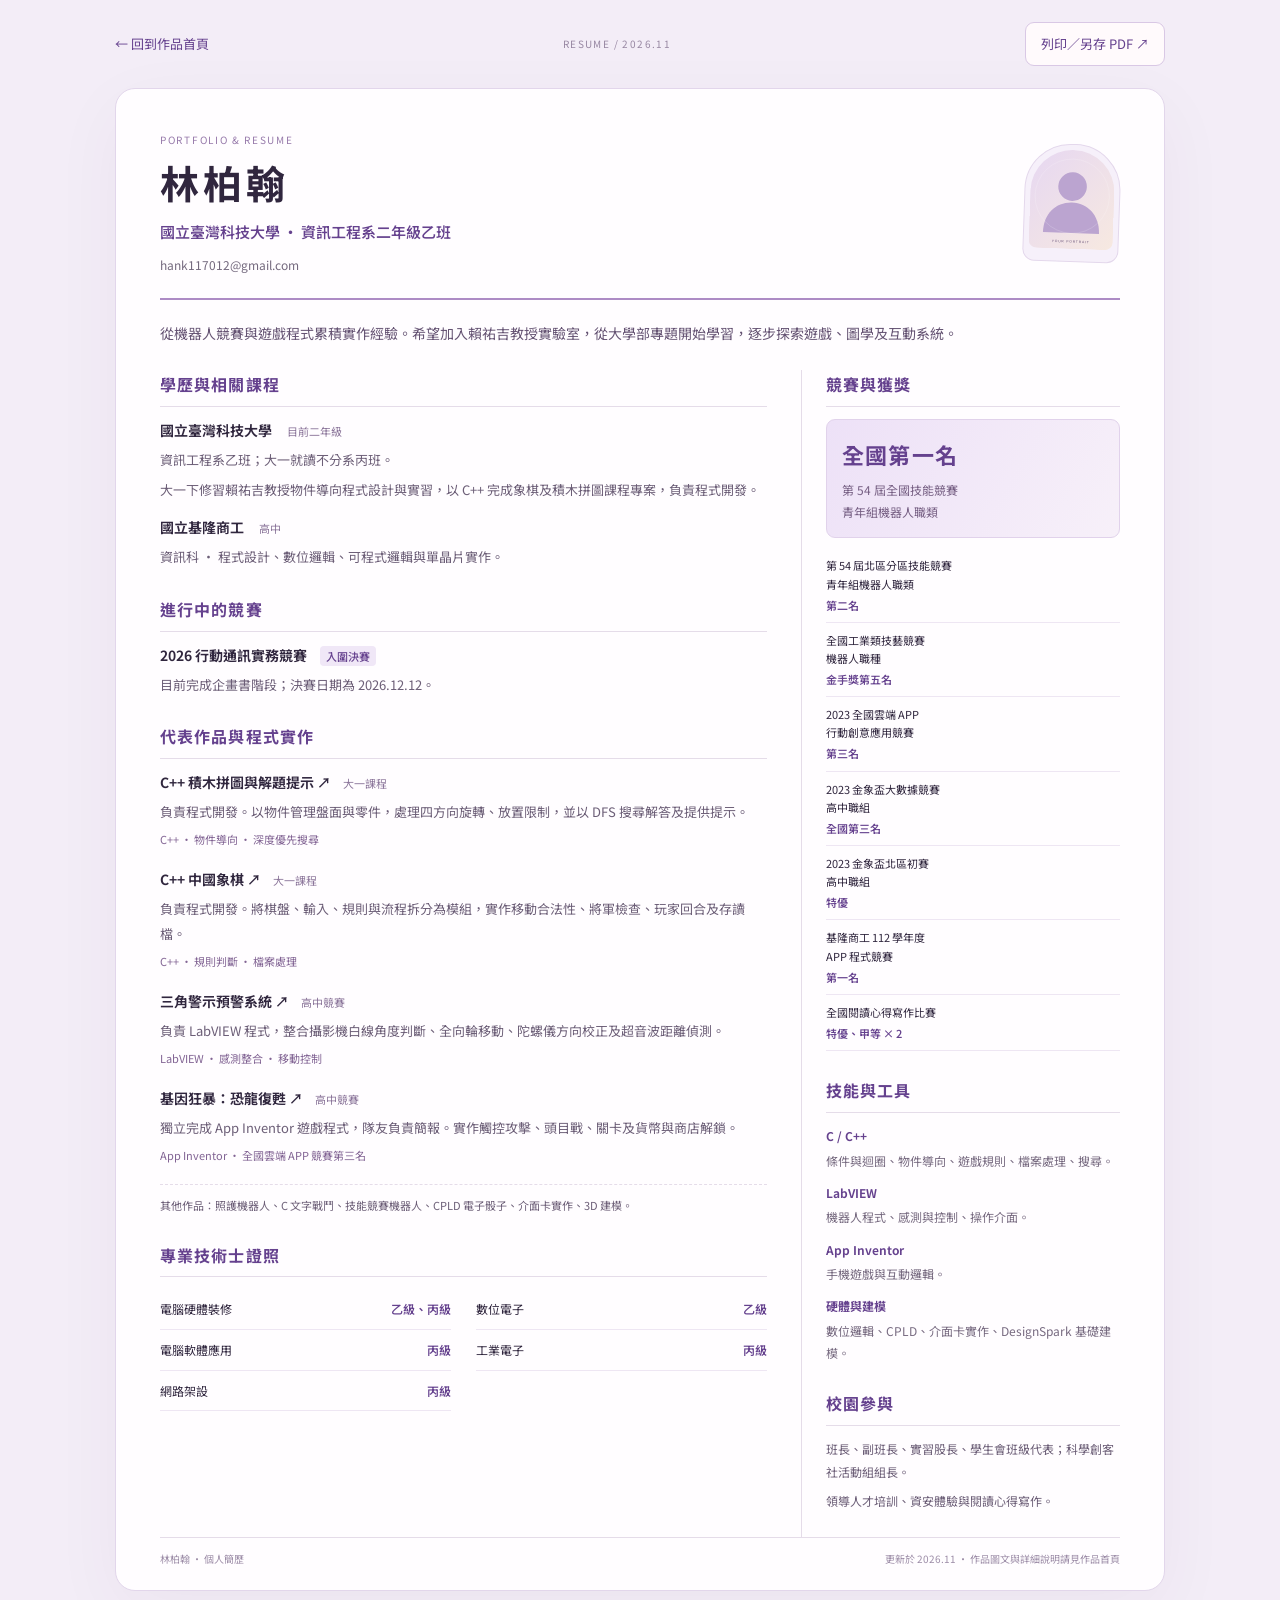
==== resume.html @ 304ea903 "Add files via upload" ====
<!DOCTYPE html>
<html lang="zh-Hant">
<head>
<meta charset="utf-8"><meta name="viewport" content="width=device-width,initial-scale=1">
<title>林柏翰｜簡歷</title><meta name="description" content="林柏翰的學經歷、程式作品、競賽成果與專業證照。國立臺灣科技大學資訊工程系二年級。">
<meta name="theme-color" content="#f3edf7"><link rel="icon" href="images/avatar.svg" type="image/svg+xml"><link rel="stylesheet" href="css/resume.css">
</head>
<body>
<div class="resume-tools"><a href="index.html">← 回到作品首頁</a><span>RESUME / 2026.11</span><button id="print-resume" type="button">列印／另存 PDF ↗</button></div>
<main class="resume-sheet">
<header class="resume-header"><div><p class="eyebrow">PORTFOLIO & RESUME</p><h1>林柏翰</h1><p class="identity">國立臺灣科技大學 · 資訊工程系二年級乙班</p><div class="contacts"><a href="mailto:hank117012@gmail.com">hank117012@gmail.com</a><span id="phone-row" hidden>手機 <span id="phone-value"></span></span><span id="github-row" hidden><a id="github-link" rel="noopener noreferrer" target="_blank">GitHub ↗</a></span></div></div><div class="portrait"><img id="portrait" src="images/avatar.svg" alt="個人頭像預留位置" width="100" height="116"></div></header>
<p class="intro">從機器人競賽與遊戲程式累積實作經驗。希望加入賴祐吉教授實驗室，從大學部專題開始學習，逐步探索遊戲、圖學及互動系統。</p>
<div class="resume-columns"><div class="resume-main">
<section><h2>學歷與相關課程</h2><article class="education"><h3>國立臺灣科技大學 <small>目前二年級</small></h3><p>資訊工程系乙班；大一就讀不分系丙班。</p><p>大一下修習賴祐吉教授物件導向程式設計與實習，以 C++ 完成象棋及積木拼圖課程專案，負責程式開發。</p></article><article class="education"><h3>國立基隆商工 <small>高中</small></h3><p>資訊科 · 程式設計、數位邏輯、可程式邏輯與單晶片實作。</p></article></section>
<section><h2>進行中的競賽</h2><h3>2026 行動通訊實務競賽 <b class="status">入圍決賽</b></h3><p>目前完成企畫書階段；決賽日期為 2026.12.12。</p></section>
<section><h2>代表作品與程式實作</h2>
<article class="work"><h3><a href="index.html#work-puzzle">C++ 積木拼圖與解題提示 ↗</a><small>大一課程</small></h3><p>負責程式開發。以物件管理盤面與零件，處理四方向旋轉、放置限制，並以 DFS 搜尋解答及提供提示。</p><span class="tools">C++ · 物件導向 · 深度優先搜尋</span></article>
<article class="work"><h3><a href="index.html#work-chess">C++ 中國象棋 ↗</a><small>大一課程</small></h3><p>負責程式開發。將棋盤、輸入、規則與流程拆分為模組，實作移動合法性、將軍檢查、玩家回合及存讀檔。</p><span class="tools">C++ · 規則判斷 · 檔案處理</span></article>
<article class="work"><h3><a href="index.html#work-triangle">三角警示預警系統 ↗</a><small>高中競賽</small></h3><p>負責 LabVIEW 程式，整合攝影機白線角度判斷、全向輪移動、陀螺儀方向校正及超音波距離偵測。</p><span class="tools">LabVIEW · 感測整合 · 移動控制</span></article>
<article class="work"><h3><a href="index.html#work-app">基因狂暴：恐龍復甦 ↗</a><small>高中競賽</small></h3><p>獨立完成 App Inventor 遊戲程式，隊友負責簡報。實作觸控攻擊、頭目戰、關卡及貨幣與商店解鎖。</p><span class="tools">App Inventor · 全國雲端 APP 競賽第三名</span></article>
<p class="more-work">其他作品：<a href="index.html#work-care">照護機器人</a>、<a href="index.html#work-battle">C 文字戰鬥</a>、<a href="index.html#work-robot">技能競賽機器人</a>、<a href="index.html#work-dice">CPLD 電子骰子</a>、<a href="index.html#work-electronics">介面卡實作</a>、<a href="index.html#work-modeling">3D 建模</a>。</p>
</section>
<section><h2>專業技術士證照</h2><ul class="cert-list"><li>電腦硬體裝修 <b>乙級、丙級</b></li><li>數位電子 <b>乙級</b></li><li>電腦軟體應用 <b>丙級</b></li><li>工業電子 <b>丙級</b></li><li>網路架設 <b>丙級</b></li></ul></section>
</div><aside class="resume-aside">
<section><h2>競賽與獲獎</h2><div class="top-award"><strong>全國第一名</strong><p>第 54 屆全國技能競賽<br>青年組機器人職類</p></div><ul class="award-list">
<li><span>第 54 屆北區分區技能競賽<br>青年組機器人職類</span><b>第二名</b></li>
<li><span>全國工業類技藝競賽<br>機器人職種</span><b>金手獎第五名</b></li>
<li><span>2023 全國雲端 APP<br>行動創意應用競賽</span><b>第三名</b></li>
<li><span>2023 金象盃大數據競賽<br>高中職組</span><b>全國第三名</b></li>
<li><span>2023 金象盃北區初賽<br>高中職組</span><b>特優</b></li>
<li><span>基隆商工 112 學年度<br>APP 程式競賽</span><b>第一名</b></li>
<li><span>全國閱讀心得寫作比賽</span><b>特優、甲等 × 2</b></li>
</ul></section>
<section><h2>技能與工具</h2><dl class="skill-list"><dt>C / C++</dt><dd>條件與迴圈、物件導向、遊戲規則、檔案處理、搜尋。</dd><dt>LabVIEW</dt><dd>機器人程式、感測與控制、操作介面。</dd><dt>App Inventor</dt><dd>手機遊戲與互動邏輯。</dd><dt>硬體與建模</dt><dd>數位邏輯、CPLD、介面卡實作、DesignSpark 基礎建模。</dd></dl></section>

<section><h2>校園參與</h2><p>班長、副班長、實習股長、學生會班級代表；科學創客社活動組組長。</p><p>領導人才培訓、資安體驗與閱讀心得寫作。</p></section>
</aside></div>
<footer>林柏翰 · 個人簡歷<span>更新於 2026.11 · 作品圖文與詳細說明請見作品首頁</span></footer>
</main>
<script src="js/profile.js"></script><script src="js/profile-view.js"></script><script src="js/resume.js"></script>
</body></html>
---- css/resume.css ----
@font-face{font-family:Gallery Sans;src:url('../assets/NotoSansTC.ttf') format('truetype');font-weight:100 900;font-display:swap}
:root{--ink:#30263e;--accent:#65418e;--muted:#74697e;--line:#e5dce9}*{box-sizing:border-box}body{margin:0;background:#f3edf7;color:var(--ink);font:14px/1.8 'Gallery Sans','Microsoft JhengHei',sans-serif}a{color:inherit;text-underline-offset:3px}a:hover{color:var(--accent)}a:focus-visible,button:focus-visible{outline:3px solid #9572b1;outline-offset:4px}[hidden]{display:none!important}h1,h2,h3,p{margin:0}button{font:inherit;cursor:pointer}.resume-tools{max-width:1050px;width:calc(100% - 48px);margin:22px auto;display:flex;align-items:center;justify-content:space-between;gap:20px;color:var(--accent);font-size:13px}.resume-tools a{text-decoration:none}.resume-tools>span{font-size:10px;letter-spacing:.14em;color:#9787a2}.resume-tools button{border:1px solid #d9c8e5;border-radius:9px;padding:9px 15px;min-height:44px;background:#fffafc;color:var(--accent)}.resume-sheet{max-width:1050px;width:calc(100% - 48px);margin:0 auto 40px;padding:42px 44px 22px;background:#fffdff;border:1px solid #e2d6eb;border-radius:20px;box-shadow:0 20px 70px #4c315b0c}.resume-header{display:flex;justify-content:space-between;gap:28px;align-items:center;padding-bottom:23px;border-bottom:2px solid #ad8bc5}.eyebrow{font-size:10px;letter-spacing:.17em;color:#977aab}h1{font-size:39px;letter-spacing:.1em;line-height:1.4;margin:6px 0 8px}.identity{font-size:15px;font-weight:550;color:var(--accent)}.contacts{display:flex;flex-wrap:wrap;gap:5px 18px;margin-top:9px;font-size:12px;color:var(--muted)}.contacts a{text-decoration:none}.portrait{width:96px;flex-shrink:0;padding:5px;border:1px solid #e4d8ec;border-radius:46px 46px 12px 12px;background:#f6f0fa;transform:rotate(2deg)}.portrait img{width:100%;height:99px;object-fit:cover;border-radius:42px 42px 8px 8px}.intro{font-size:14px;padding:20px 0 23px;line-height:1.9;color:#655373}.resume-columns{display:grid;grid-template-columns:minmax(0,1.9fr) minmax(0,1fr);gap:34px}.resume-aside{padding-left:24px;border-left:1px solid var(--line)}section{margin-bottom:25px;break-inside:avoid}h2{font-size:16px;letter-spacing:.07em;color:var(--accent);border-bottom:1px solid var(--line);padding:0 0 7px;margin-bottom:12px}h3{font-size:14px;line-height:1.65;font-weight:650}h3 small{color:#8b759a;font-size:11px;font-weight:400;white-space:nowrap;margin-left:12px}.education p,section>p,.work p{font-size:13px;color:#6c5e77;margin-top:6px;line-height:1.9}.education+.education{margin-top:13px}.status{font-weight:500;display:inline-block;font-size:11px;margin-left:10px;background:#f0e7f7;color:var(--accent);padding:1px 6px;border-radius:4px}.work{margin-bottom:17px;break-inside:avoid}.work h3 a{text-decoration:none}.tools{font-size:11px;display:inline-block;color:#826494;margin-top:5px}.more-work{padding-top:10px;border-top:1px dashed var(--line);font-size:11px!important;line-height:1.9!important}.more-work a{text-decoration:none}.top-award{background:linear-gradient(120deg,#ede1f7,#f7f0f9);border:1px solid #e1d2eb;padding:15px;border-radius:9px;margin-bottom:10px}.top-award strong{color:var(--accent);font-size:22px;letter-spacing:.06em}.top-award p{font-size:12px;margin-top:5px;color:#776084}.award-list,.cert-list{list-style:none;padding:0;margin:0}.award-list li{padding:8px 0;border-bottom:1px solid #eee6f3;line-height:1.65;font-size:11px}.award-list b{display:block;color:var(--accent);font-size:11px;font-weight:550;margin-top:3px}.skill-list{margin:0}.skill-list dt{font-weight:650;font-size:12px;color:var(--accent);margin-top:10px}.skill-list dd{margin:3px 0 0;font-size:12px;color:#776a80;line-height:1.85}.cert-list li{display:flex;justify-content:space-between;gap:8px;font-size:11px;padding:6px 0}.cert-list b{font-weight:550;color:var(--accent);white-space:nowrap}.resume-aside section>p{font-size:12px}footer{display:flex;justify-content:space-between;gap:18px;border-top:1px solid var(--line);padding-top:12px;font-size:10px;color:#9c8ca7}
.resume-main .cert-list{display:grid;grid-template-columns:1fr 1fr;column-gap:25px}.resume-main .cert-list li{border-bottom:1px solid #eee6f3;font-size:12px;padding:9px 0}
@media(max-width:700px){.resume-tools,.resume-sheet{width:calc(100% - 28px)}.resume-tools{margin:14px auto;font-size:12px;gap:12px}.resume-tools>span{display:none}.resume-tools button{font-size:12px;padding:8px 12px}.resume-sheet{padding:25px 22px 20px;border-radius:15px}.resume-header{gap:20px}.identity{font-size:13px}h1{font-size:32px}.portrait{width:80px;padding:4px}.portrait img{height:83px}.contacts{font-size:11px;overflow-wrap:anywhere}.resume-columns{grid-template-columns:1fr;gap:0}.resume-aside{border-left:0;padding-left:0;border-top:1px solid var(--line);padding-top:20px}.award-list li{display:flex;justify-content:space-between;gap:15px;font-size:12px}.award-list b{font-size:12px;white-space:nowrap}.cert-list li{font-size:12px}.resume-main .cert-list{grid-template-columns:1fr}.resume-aside section>p{font-size:13px}footer>span{display:none}}
@media print{@page{size:A4;margin:10mm}body{background:white;font-size:9pt;line-height:1.6;-webkit-print-color-adjust:exact;print-color-adjust:exact}.resume-tools{display:none}.resume-sheet{width:100%;max-width:none;margin:0;padding:0;border:0;border-radius:0;box-shadow:none}.resume-header{padding-bottom:12px;gap:20px}.eyebrow{font-size:7pt}h1{font-size:27pt;margin:3px 0 4px}.identity{font-size:10pt}.contacts{font-size:8pt;margin-top:6px}.portrait{width:72px}.portrait img{height:78px}.intro{font-size:9pt;line-height:1.75;padding:12px 0 14px}.resume-columns{grid-template-columns:minmax(0,1.95fr) minmax(0,1fr);gap:22px}.resume-aside{padding-left:18px;border-left:1px solid var(--line);border-top:0;padding-top:0}section{margin-bottom:15px}h2{font-size:10.5pt;margin-bottom:8px;padding-bottom:4px}h3{font-size:9pt;line-height:1.6}h3 small{font-size:7pt;margin-left:8px}.education p,section>p,.work p{font-size:8.2pt;line-height:1.7;margin-top:3px}.education+.education{margin-top:8px}.status{font-size:7pt;margin-left:7px}.work{margin-bottom:10px}.tools{font-size:7.3pt;margin-top:3px}.more-work{font-size:7.5pt!important;padding-top:7px;line-height:1.8!important}.top-award{padding:9px;border-radius:6px;margin-bottom:5px}.top-award strong{font-size:15pt}.top-award p{font-size:8pt;line-height:1.65;margin-top:4px}.award-list li{display:block;font-size:7.6pt;padding:4px 0;line-height:1.55}.award-list b{font-size:7.6pt;line-height:1.5;margin-top:1px}.skill-list dt{font-size:8pt;margin-top:6px}.skill-list dd{font-size:7.8pt;line-height:1.6;margin-top:2px}.cert-list li{font-size:7.6pt;padding:3px 0}.resume-aside section>p{font-size:7.8pt;line-height:1.7}footer{padding-top:8px;font-size:7pt}footer>span{display:inline}a{text-decoration:none;color:inherit}h2,h3{break-after:avoid}}
@media print{.resume-main .cert-list{grid-template-columns:1fr 1fr;column-gap:20px}.resume-main .cert-list li{font-size:7.6pt;padding:4px 0}.resume-aside section{margin-bottom:12px}.award-list li{padding:3px 0}section:last-child{margin-bottom:10px}}
@media print{.resume-header{padding-bottom:8px}.intro{padding:9px 0 10px}section{margin-bottom:12px}.resume-aside section{margin-bottom:10px}footer{padding-top:5px}}
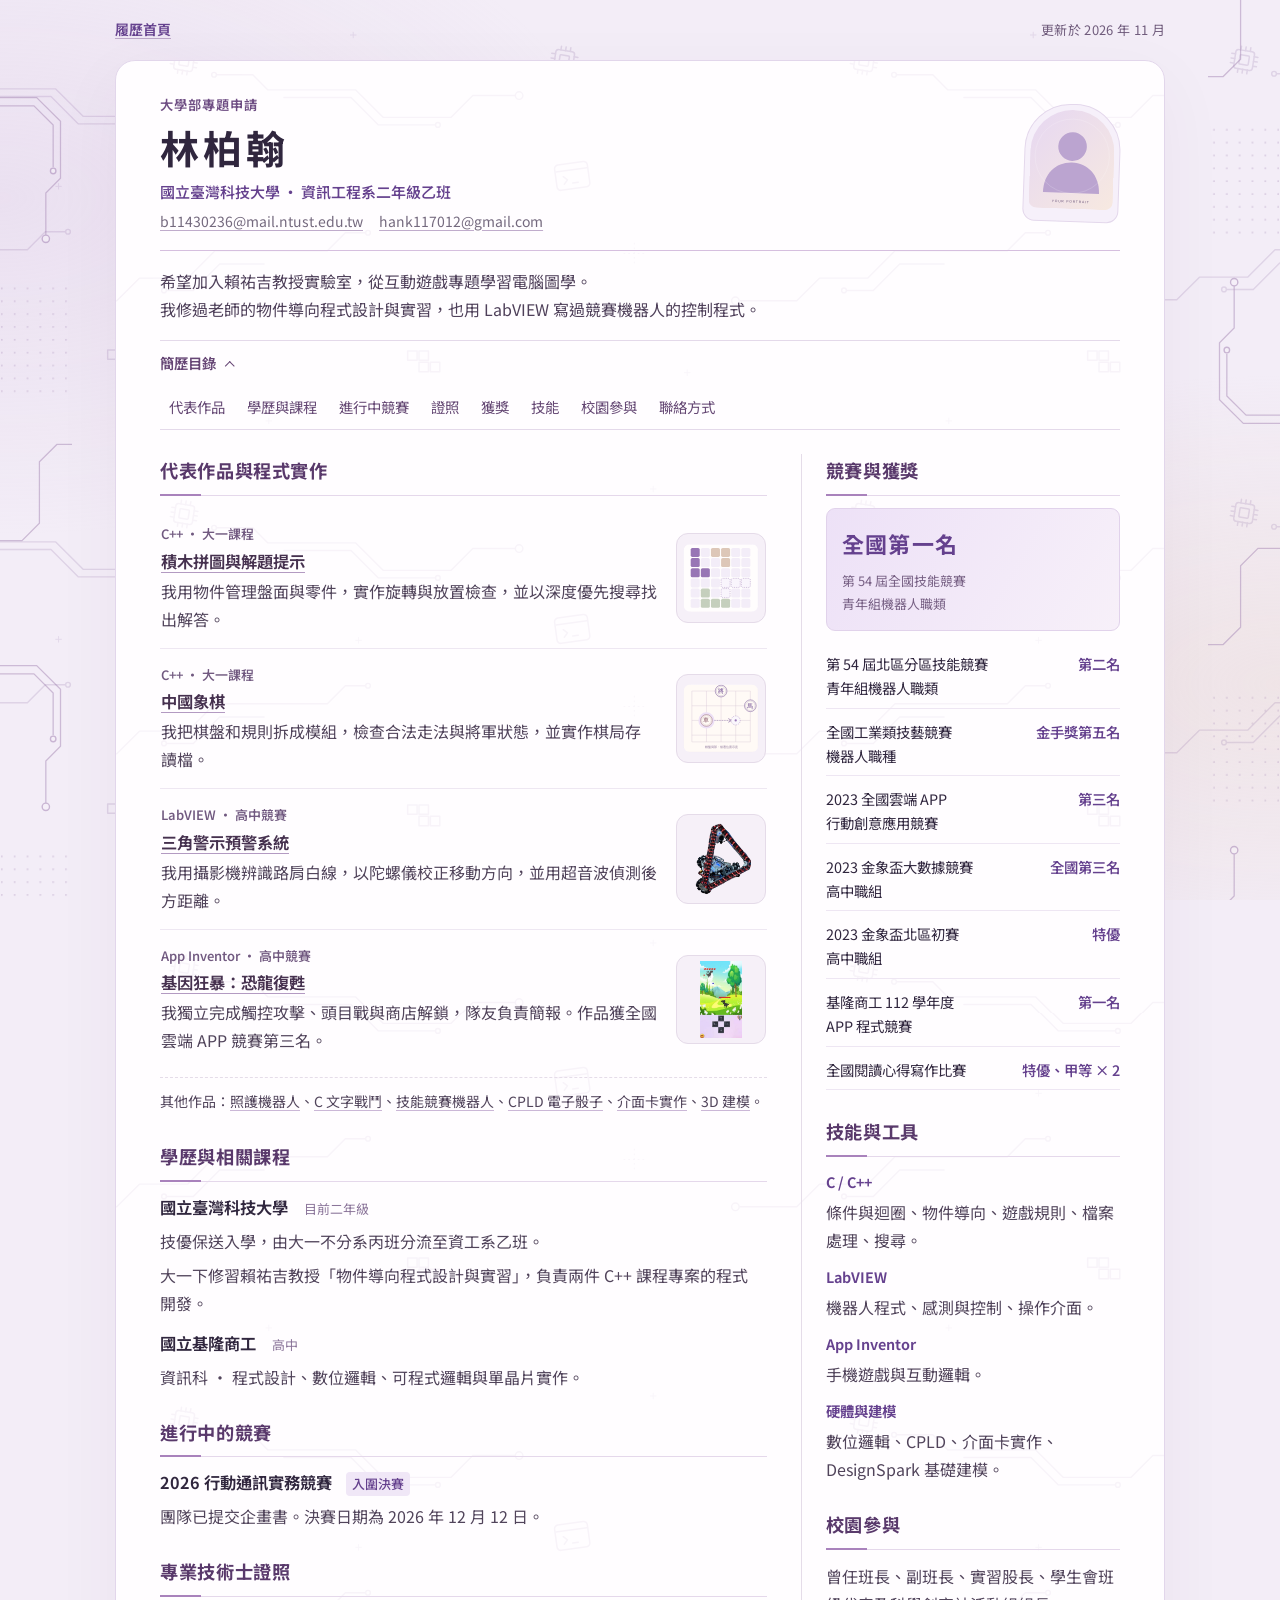
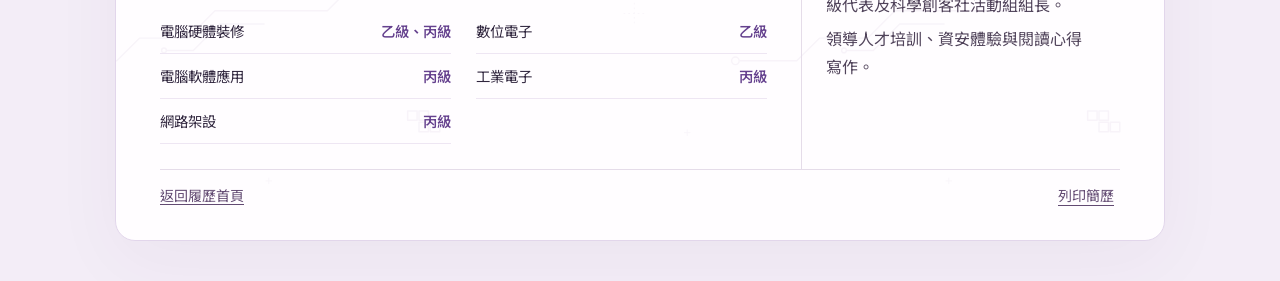
==== commit 35117f7b: "Add files via upload" ====
--- a/resume.html
+++ b/resume.html
@@ -1,41 +1,71 @@
-<!DOCTYPE html>
-<html lang="zh-Hant">
-<head>
-<meta charset="utf-8"><meta name="viewport" content="width=device-width,initial-scale=1">
-<title>林柏翰｜簡歷</title><meta name="description" content="林柏翰的學經歷、程式作品、競賽成果與專業證照。國立臺灣科技大學資訊工程系二年級。">
-<meta name="theme-color" content="#f3edf7"><link rel="icon" href="images/avatar.svg" type="image/svg+xml"><link rel="stylesheet" href="css/resume.css">
-</head>
-<body>
-<div class="resume-tools"><a href="index.html">← 回到作品首頁</a><span>RESUME / 2026.11</span><button id="print-resume" type="button">列印／另存 PDF ↗</button></div>
-<main class="resume-sheet">
-<header class="resume-header"><div><p class="eyebrow">PORTFOLIO & RESUME</p><h1>林柏翰</h1><p class="identity">國立臺灣科技大學 · 資訊工程系二年級乙班</p><div class="contacts"><a href="mailto:hank117012@gmail.com">hank117012@gmail.com</a><span id="phone-row" hidden>手機 <span id="phone-value"></span></span><span id="github-row" hidden><a id="github-link" rel="noopener noreferrer" target="_blank">GitHub ↗</a></span></div></div><div class="portrait"><img id="portrait" src="images/avatar.svg" alt="個人頭像預留位置" width="100" height="116"></div></header>
-<p class="intro">從機器人競賽與遊戲程式累積實作經驗。希望加入賴祐吉教授實驗室，從大學部專題開始學習，逐步探索遊戲、圖學及互動系統。</p>
-<div class="resume-columns"><div class="resume-main">
-<section><h2>學歷與相關課程</h2><article class="education"><h3>國立臺灣科技大學 <small>目前二年級</small></h3><p>資訊工程系乙班；大一就讀不分系丙班。</p><p>大一下修習賴祐吉教授物件導向程式設計與實習，以 C++ 完成象棋及積木拼圖課程專案，負責程式開發。</p></article><article class="education"><h3>國立基隆商工 <small>高中</small></h3><p>資訊科 · 程式設計、數位邏輯、可程式邏輯與單晶片實作。</p></article></section>
-<section><h2>進行中的競賽</h2><h3>2026 行動通訊實務競賽 <b class="status">入圍決賽</b></h3><p>目前完成企畫書階段；決賽日期為 2026.12.12。</p></section>
-<section><h2>代表作品與程式實作</h2>
-<article class="work"><h3><a href="index.html#work-puzzle">C++ 積木拼圖與解題提示 ↗</a><small>大一課程</small></h3><p>負責程式開發。以物件管理盤面與零件，處理四方向旋轉、放置限制，並以 DFS 搜尋解答及提供提示。</p><span class="tools">C++ · 物件導向 · 深度優先搜尋</span></article>
-<article class="work"><h3><a href="index.html#work-chess">C++ 中國象棋 ↗</a><small>大一課程</small></h3><p>負責程式開發。將棋盤、輸入、規則與流程拆分為模組，實作移動合法性、將軍檢查、玩家回合及存讀檔。</p><span class="tools">C++ · 規則判斷 · 檔案處理</span></article>
-<article class="work"><h3><a href="index.html#work-triangle">三角警示預警系統 ↗</a><small>高中競賽</small></h3><p>負責 LabVIEW 程式，整合攝影機白線角度判斷、全向輪移動、陀螺儀方向校正及超音波距離偵測。</p><span class="tools">LabVIEW · 感測整合 · 移動控制</span></article>
-<article class="work"><h3><a href="index.html#work-app">基因狂暴：恐龍復甦 ↗</a><small>高中競賽</small></h3><p>獨立完成 App Inventor 遊戲程式，隊友負責簡報。實作觸控攻擊、頭目戰、關卡及貨幣與商店解鎖。</p><span class="tools">App Inventor · 全國雲端 APP 競賽第三名</span></article>
-<p class="more-work">其他作品：<a href="index.html#work-care">照護機器人</a>、<a href="index.html#work-battle">C 文字戰鬥</a>、<a href="index.html#work-robot">技能競賽機器人</a>、<a href="index.html#work-dice">CPLD 電子骰子</a>、<a href="index.html#work-electronics">介面卡實作</a>、<a href="index.html#work-modeling">3D 建模</a>。</p>
-</section>
-<section><h2>專業技術士證照</h2><ul class="cert-list"><li>電腦硬體裝修 <b>乙級、丙級</b></li><li>數位電子 <b>乙級</b></li><li>電腦軟體應用 <b>丙級</b></li><li>工業電子 <b>丙級</b></li><li>網路架設 <b>丙級</b></li></ul></section>
-</div><aside class="resume-aside">
-<section><h2>競賽與獲獎</h2><div class="top-award"><strong>全國第一名</strong><p>第 54 屆全國技能競賽<br>青年組機器人職類</p></div><ul class="award-list">
-<li><span>第 54 屆北區分區技能競賽<br>青年組機器人職類</span><b>第二名</b></li>
-<li><span>全國工業類技藝競賽<br>機器人職種</span><b>金手獎第五名</b></li>
-<li><span>2023 全國雲端 APP<br>行動創意應用競賽</span><b>第三名</b></li>
-<li><span>2023 金象盃大數據競賽<br>高中職組</span><b>全國第三名</b></li>
-<li><span>2023 金象盃北區初賽<br>高中職組</span><b>特優</b></li>
-<li><span>基隆商工 112 學年度<br>APP 程式競賽</span><b>第一名</b></li>
-<li><span>全國閱讀心得寫作比賽</span><b>特優、甲等 × 2</b></li>
-</ul></section>
-<section><h2>技能與工具</h2><dl class="skill-list"><dt>C / C++</dt><dd>條件與迴圈、物件導向、遊戲規則、檔案處理、搜尋。</dd><dt>LabVIEW</dt><dd>機器人程式、感測與控制、操作介面。</dd><dt>App Inventor</dt><dd>手機遊戲與互動邏輯。</dd><dt>硬體與建模</dt><dd>數位邏輯、CPLD、介面卡實作、DesignSpark 基礎建模。</dd></dl></section>
-
-<section><h2>校園參與</h2><p>班長、副班長、實習股長、學生會班級代表；科學創客社活動組組長。</p><p>領導人才培訓、資安體驗與閱讀心得寫作。</p></section>
-</aside></div>
-<footer>林柏翰 · 個人簡歷<span>更新於 2026.11 · 作品圖文與詳細說明請見作品首頁</span></footer>
-</main>
-<script src="js/profile.js"></script><script src="js/profile-view.js"></script><script src="js/resume.js"></script>
-</body></html>
+<!DOCTYPE html>
+<html lang="zh-Hant">
+<head>
+<meta charset="utf-8"><meta name="viewport" content="width=device-width,initial-scale=1">
+<title>林柏翰｜簡歷</title><meta name="description" content="林柏翰的學經歷、程式作品、競賽成果與專業證照。國立臺灣科技大學資訊工程系二年級。">
+<meta name="theme-color" content="#f3edf7"><link rel="icon" href="images/avatar.svg" type="image/svg+xml"><link rel="stylesheet" href="css/resume.css">
+<link rel="stylesheet" href="css/background.css">
+<link rel="stylesheet" href="css/profile-sections.css">
+</head>
+<body>
+<div class="gallery-backdrop" aria-hidden="true"><span class="field-pattern" aria-hidden="true"></span></div>
+<div class="resume-tools"><a href="index.html">履歷首頁</a><span>更新於 2026 年 11 月</span></div>
+<main class="resume-sheet"><span class="field-pattern" aria-hidden="true"></span>
+<header class="resume-header"><div><p class="eyebrow">大學部專題申請</p><h1>林柏翰</h1><p class="identity"><span>國立臺灣科技大學</span> <span class="degree">資訊工程系<span class="class-year">二年級乙班</span></span></p><div class="contacts" id="cv-contact" tabindex="-1"><span class="email-pair"><a href="mailto:b11430236@mail.ntust.edu.tw">b11430236@mail.ntust.edu.tw</a><a href="mailto:hank117012@gmail.com">hank117012@gmail.com</a></span><span id="phone-row" hidden>手機 <span id="phone-value"></span></span><span id="github-row" hidden><a id="github-link" rel="noopener noreferrer" target="_blank">GitHub ↗</a></span></div></div><div class="portrait"><img id="portrait" src="images/avatar.svg" alt="個人頭像預留位置" width="100" height="116"></div></header>
+<p class="intro">希望加入賴祐吉教授實驗室，從互動遊戲專題學習電腦圖學。<br class="cv-desktop-break">我修過老師的物件導向程式設計與實習，也用 LabVIEW 寫過競賽機器人的控制程式。</p>
+<details class="cv-outline">
+  <summary>簡歷目錄</summary>
+  <nav class="cv-nav" aria-label="簡歷段落">
+    <a href="#work">代表作品</a><a href="#education">學歷與課程</a><a href="#current">進行中競賽</a>
+    <a href="#credentials">證照</a><a href="#honors">獲獎</a><a href="#tools">技能</a><a href="#campus">校園參與</a><a href="#cv-contact">聯絡方式</a>
+  </nav>
+</details>
+<div class="resume-columns"><div class="resume-main">
+<section id="work" tabindex="-1"><h2>代表作品與程式實作</h2>
+<article class="work">
+  <p class="work-meta">C++ · 大一課程</p>
+  <h3><a id="cv-puzzle" href="index.html?from=resume#work-puzzle">積木拼圖與解題提示</a></h3>
+  <p>我用物件管理盤面與零件，實作旋轉與放置檢查，並以深度優先搜尋找出解答。</p>
+  <span class="work-thumb" data-cover-of="puzzle" aria-hidden="true" hidden></span>
+</article>
+<article class="work">
+  <p class="work-meta">C++ · 大一課程</p>
+  <h3><a id="cv-chess" href="index.html?from=resume#work-chess">中國象棋</a></h3>
+  <p>我把棋盤和規則拆成模組，檢查合法走法與將軍狀態，並實作棋局存讀檔。</p>
+  <span class="work-thumb" data-cover-of="chess" aria-hidden="true" hidden></span>
+</article>
+<article class="work">
+  <p class="work-meta">LabVIEW · 高中競賽</p>
+  <h3><a id="cv-triangle" href="index.html?from=resume#work-triangle">三角警示預警系統</a></h3>
+  <p>我用攝影機辨識路肩白線，以陀螺儀校正移動方向，並用超音波偵測後方距離。</p>
+  <span class="work-thumb" data-cover-of="triangle" aria-hidden="true" hidden></span>
+</article>
+<article class="work">
+  <p class="work-meta">App Inventor · 高中競賽</p>
+  <h3><a id="cv-app" href="index.html?from=resume#work-app">基因狂暴：恐龍復甦</a></h3>
+  <p>我獨立完成觸控攻擊、頭目戰與商店解鎖，隊友負責簡報。作品獲全國雲端 APP 競賽第三名。</p>
+  <span class="work-thumb" data-cover-of="app" aria-hidden="true" hidden></span>
+</article>
+<p class="more-work">其他作品：<a id="cv-care" href="index.html?from=resume#work-care">照護機器人</a>、<a id="cv-battle" href="index.html?from=resume#work-battle">C 文字戰鬥</a>、<a id="cv-robot" href="index.html?from=resume#work-robot">技能競賽機器人</a>、<a id="cv-dice" href="index.html?from=resume#work-dice">CPLD 電子骰子</a>、<a id="cv-electronics" href="index.html?from=resume#work-electronics">介面卡實作</a>、<a id="cv-modeling" href="index.html?from=resume#work-modeling">3D 建模</a>。</p>
+</section>
+<section id="education" tabindex="-1"><h2>學歷與相關課程</h2><article class="education"><h3>國立臺灣科技大學 <small>目前二年級</small></h3><p>技優保送入學，由大一不分系丙班分流至資工系乙班。</p><p>大一下修習賴祐吉教授「物件導向程式設計與實習」，負責兩件 C++ 課程專案的程式開發。</p></article><article class="education"><h3>國立基隆商工 <small>高中</small></h3><p>資訊科 · 程式設計、數位邏輯、可程式邏輯與單晶片實作。</p></article></section>
+<section id="current" tabindex="-1"><h2>進行中的競賽</h2><h3>2026 行動通訊實務競賽 <b class="status">入圍決賽</b></h3><p>團隊已提交企畫書。決賽日期為 <time datetime="2026-12-12">2026 年 12 月 12 日</time>。</p></section>
+<section id="credentials" tabindex="-1"><h2>專業技術士證照</h2><ul class="cert-list"><li>電腦硬體裝修 <b>乙級、丙級</b></li><li>數位電子 <b>乙級</b></li><li>電腦軟體應用 <b>丙級</b></li><li>工業電子 <b>丙級</b></li><li>網路架設 <b>丙級</b></li></ul></section>
+</div><aside class="resume-aside">
+<section id="honors" tabindex="-1"><h2>競賽與獲獎</h2><div class="top-award"><strong>全國第一名</strong><p>第 54 屆全國技能競賽<br>青年組機器人職類</p></div><ul class="award-list">
+<li><span>第 54 屆北區分區技能競賽<br>青年組機器人職類</span><b>第二名</b></li>
+<li><span>全國工業類技藝競賽<br>機器人職種</span><b>金手獎第五名</b></li>
+<li><span>2023 全國雲端 APP<br>行動創意應用競賽</span><b>第三名</b></li>
+<li><span>2023 金象盃大數據競賽<br>高中職組</span><b>全國第三名</b></li>
+<li><span>2023 金象盃北區初賽<br>高中職組</span><b>特優</b></li>
+<li><span>基隆商工 112 學年度<br>APP 程式競賽</span><b>第一名</b></li>
+<li><span>全國閱讀心得寫作比賽</span><b>特優、甲等 × 2</b></li>
+</ul></section>
+<section id="tools" tabindex="-1"><h2>技能與工具</h2><dl class="skill-list"><dt>C / C++</dt><dd>條件與迴圈、物件導向、遊戲規則、檔案處理、搜尋。</dd><dt>LabVIEW</dt><dd>機器人程式、感測與控制、操作介面。</dd><dt>App Inventor</dt><dd>手機遊戲與互動邏輯。</dd><dt>硬體與建模</dt><dd>數位邏輯、CPLD、介面卡實作、DesignSpark 基礎建模。</dd></dl></section>
+
+<section id="campus" tabindex="-1"><h2>校園參與</h2><p>曾任班長、副班長、實習股長、學生會班級代表及科學創客社活動組組長。</p><p>領導人才培訓、資安體驗與閱讀心得寫作。</p></section>
+</aside></div>
+<footer class="cv-footer"><a href="index.html">返回履歷首頁</a><button type="button" id="print-resume">列印簡歷</button></footer>
+</main>
+<script src="js/profile.js"></script><script src="js/profile-view.js"></script><script src="js/content.js"></script><script src="js/resume.js"></script>
+</body></html>
--- a/css/resume.css
+++ b/css/resume.css
@@ -5,3 +5,22 @@
 @media print{@page{size:A4;margin:10mm}body{background:white;font-size:9pt;line-height:1.6;-webkit-print-color-adjust:exact;print-color-adjust:exact}.resume-tools{display:none}.resume-sheet{width:100%;max-width:none;margin:0;padding:0;border:0;border-radius:0;box-shadow:none}.resume-header{padding-bottom:12px;gap:20px}.eyebrow{font-size:7pt}h1{font-size:27pt;margin:3px 0 4px}.identity{font-size:10pt}.contacts{font-size:8pt;margin-top:6px}.portrait{width:72px}.portrait img{height:78px}.intro{font-size:9pt;line-height:1.75;padding:12px 0 14px}.resume-columns{grid-template-columns:minmax(0,1.95fr) minmax(0,1fr);gap:22px}.resume-aside{padding-left:18px;border-left:1px solid var(--line);border-top:0;padding-top:0}section{margin-bottom:15px}h2{font-size:10.5pt;margin-bottom:8px;padding-bottom:4px}h3{font-size:9pt;line-height:1.6}h3 small{font-size:7pt;margin-left:8px}.education p,section>p,.work p{font-size:8.2pt;line-height:1.7;margin-top:3px}.education+.education{margin-top:8px}.status{font-size:7pt;margin-left:7px}.work{margin-bottom:10px}.tools{font-size:7.3pt;margin-top:3px}.more-work{font-size:7.5pt!important;padding-top:7px;line-height:1.8!important}.top-award{padding:9px;border-radius:6px;margin-bottom:5px}.top-award strong{font-size:15pt}.top-award p{font-size:8pt;line-height:1.65;margin-top:4px}.award-list li{display:block;font-size:7.6pt;padding:4px 0;line-height:1.55}.award-list b{font-size:7.6pt;line-height:1.5;margin-top:1px}.skill-list dt{font-size:8pt;margin-top:6px}.skill-list dd{font-size:7.8pt;line-height:1.6;margin-top:2px}.cert-list li{font-size:7.6pt;padding:3px 0}.resume-aside section>p{font-size:7.8pt;line-height:1.7}footer{padding-top:8px;font-size:7pt}footer>span{display:inline}a{text-decoration:none;color:inherit}h2,h3{break-after:avoid}}
 @media print{.resume-main .cert-list{grid-template-columns:1fr 1fr;column-gap:20px}.resume-main .cert-list li{font-size:7.6pt;padding:4px 0}.resume-aside section{margin-bottom:12px}.award-list li{padding:3px 0}section:last-child{margin-bottom:10px}}
 @media print{.resume-header{padding-bottom:8px}.intro{padding:9px 0 10px}section{margin-bottom:12px}.resume-aside section{margin-bottom:10px}footer{padding-top:5px}}
+
+@media screen {
+  .resume-sheet h2 { font-size:18px; letter-spacing:.025em; }
+  .resume-sheet h3 { font-size:15px; }
+  .work p,.education p { font-size:14px; color:#5f506a; }
+  .work h3 { display:flex; align-items:baseline; flex-wrap:wrap; gap:3px 12px; }
+  .work h3 small { margin:0; }
+  .work h3 a { text-decoration:underline; text-decoration-color:#cbb7d7; text-underline-offset:4px; }
+  .work+.work { border-top:1px solid #eee7f2; padding-top:14px; }
+  .resume-aside .award-list li { display:grid; grid-template-columns:minmax(0,1fr) auto; gap:8px; align-items:baseline; font-size:12px; }
+  .resume-aside .award-list b { text-align:right; }
+  .more-work a { display:inline-block; text-decoration:underline; text-decoration-color:#cbb7d7; }
+}
+.identity .degree::before { content:" · "; }
+.identity .class-year { white-space:nowrap; }
+@media screen and (max-width:600px) {
+  .identity .degree { display:block; }
+  .identity .degree::before { content:none; }
+}
--- a/css/background.css
+++ b/css/background.css
@@ -0,0 +1,145 @@
+/* Gallery 的頁邊底紋共用於作品首頁和簡歷。 */
+@media screen {
+  body { isolation:isolate; }
+  .gallery-backdrop {
+    position:fixed;
+    inset:0;
+    z-index:-1;
+    overflow:hidden;
+    pointer-events:none;
+    background:
+      radial-gradient(ellipse at 0 22%, #d9c5e350, transparent 34%),
+      radial-gradient(ellipse at 100% 76%, #ead7ce65, transparent 32%);
+  }
+  .gallery-backdrop::before, .gallery-backdrop::after {
+    content:"";
+    position:absolute;
+    inset-block:0;
+    width:clamp(9px, calc((100% - 1120px) / 2 - 8px), 150px);
+    background-image:url("../assets/backgrounds/margin-trace.svg");
+    background-repeat:repeat-y;
+    background-size:110px auto;
+    opacity:.57;
+  }
+  .gallery-backdrop::before { left:0; background-position:left 0 top 9vh; }
+  .gallery-backdrop::after { right:0; transform:rotate(180deg); background-position:left 0 top -12vh; }
+  .hero-circuit {
+    position:absolute;
+    z-index:-1;
+    pointer-events:none;
+    width:29%;
+    left:40%;
+    top:50%;
+    transform:translateY(-50%);
+    aspect-ratio:310 / 260;
+    background:url("../assets/backgrounds/logic-trail.svg") center / contain no-repeat;
+    opacity:.84;
+  }
+}
+.hero-circuit svg { display:block; width:100%; height:100%; }
+.circuit-signal { display:none; }
+@media screen and (prefers-reduced-motion:no-preference) {
+  .circuit-signal { display:block; stroke-dasharray:9 260; animation:gallery-signal 8s ease-in-out infinite; }
+  @keyframes gallery-signal {
+    0% { stroke-dashoffset:10; opacity:0; }
+    10% { opacity:1; }
+    60% { opacity:1; }
+    74%,100% { stroke-dashoffset:-107; opacity:0; }
+  }
+}
+@media screen and (min-width:601px) and (max-width:1100px) {
+  .hero-circuit { width:clamp(85px,18%,155px); left:42%; top:14px; transform:none; opacity:.78; }
+}
+@media screen and (max-width:1200px) {
+  .gallery-backdrop::before,.gallery-backdrop::after {
+    background-image:radial-gradient(circle,#ad94b9 1px,transparent 1.4px);
+    background-size:7px 20px;
+    background-repeat:repeat;
+    opacity:.33;
+  }
+}
+@media screen and (max-width:600px) {
+  .hero-circuit { width:min(32%,140px); left:auto; right:3%; top:22px; transform:none; }
+  .gallery-backdrop::before,.gallery-backdrop::after { width:9px; opacity:.4; }
+}
+@media print {
+  .gallery-backdrop,.hero-circuit { display:none; }
+}
+
+/* 同一張圖樣連續鋪在閱讀區，遮住頁底的色塊也使用相同線條。 */
+@media screen {
+  :root {
+    --field-art:url("../assets/backgrounds/gallery-field.svg");
+    --field-size:680px auto;
+  }
+  .field-pattern {
+    --field-origin:0 0;
+    --field-ink:.18;
+    --field-light:.45;
+    position:absolute;
+    inset:0;
+    z-index:-1;
+    border-radius:inherit;
+    overflow:hidden;
+    pointer-events:none;
+  }
+  .field-pattern::before {
+    content:"";
+    position:absolute;
+    inset:0;
+    background:var(--field-art) var(--field-origin) / var(--field-size) repeat;
+    opacity:var(--field-ink);
+  }
+  .gallery-backdrop .field-pattern { z-index:auto; }
+  .resume-band,.contact,.resume-sheet { position:relative; isolation:isolate; }
+  .resume-band .field-pattern { --field-origin:40px -120px; --field-ink:.13; --field-light:.18; }
+  .contact .field-pattern { --field-origin:60% 42%; --field-ink:.13; --field-light:.21; }
+  .resume-sheet .field-pattern { --field-origin:center -60px; --field-ink:.08; --field-light:.09; }
+
+  /* 圖片佔滿手機畫面時，圖樣仍延續到作品說明的留白。 */
+  .project-card { isolation:isolate; }
+  .about-story,.timeline,.award-rows {
+    background-image:linear-gradient(100deg,#f6f1f85e,#f6f1f846 62%,transparent);
+  }
+  .project-card::before {
+    content:"";
+    position:absolute;
+    inset:0;
+    z-index:-1;
+    pointer-events:none;
+    background:var(--field-art) right 18% bottom -95px / 530px auto repeat;
+    mask-image:linear-gradient(107deg,transparent 35%,#000);
+    opacity:.15;
+  }
+  .section-title::after {
+    height:9px;
+    background:
+      radial-gradient(circle at calc(100% - 4px) 50%,#b99bc9 2px,transparent 2.6px),
+      linear-gradient(90deg,#ba9bcf,#e2cedd) left center / calc(100% - 6px) 1px no-repeat;
+  }
+}
+@media screen and (prefers-reduced-motion:no-preference) {
+  .field-pattern::after {
+    content:"";
+    position:absolute;
+    inset:0;
+    background:linear-gradient(112deg,transparent 37%,#62317d 48%,#ac708d 52%,transparent 63%) 120% center / 260% 100% no-repeat;
+    mask:var(--field-art) var(--field-origin) / var(--field-size) repeat;
+    opacity:var(--field-light);
+    animation:field-sweep 13s ease-in-out infinite;
+  }
+  .resume-band .field-pattern::after { animation-delay:-4s; }
+  .contact .field-pattern::after { animation-delay:-7s; }
+  @keyframes field-sweep {
+    0% { background-position:120% center; }
+    85%,100% { background-position:-20% center; }
+  }
+}
+@media screen and (max-width:700px) {
+  :root { --field-size:410px auto; }
+  .gallery-backdrop .field-pattern { --field-origin:45px -20px; --field-ink:.14; --field-light:.22; }
+  .project-card::before { background-size:380px auto; }
+}
+@media print {
+  .field-pattern { display:none; }
+}
--- a/css/profile-sections.css
+++ b/css/profile-sections.css
@@ -0,0 +1,259 @@
+/* 學經歷、近期競賽、證照與聯絡資訊。 */
+@media screen {
+  .skills-band {
+    position:relative;
+    isolation:isolate;
+    background:#f3edf7;
+    border-block:1px solid #e6dceb;
+  }
+  .skills-band .field-pattern { --field-ink:.09; --field-light:.12; }
+  .skills-band .skill-links,.skills-band .cert-panel {
+    background:#fffcff;
+    border:1px solid #e1d4e9;
+    border-radius:17px;
+    box-shadow:var(--gallery-shadow);
+  }
+  .skills-band .skill-links { padding-inline:clamp(14px,2vw,24px); min-width:0; }
+  .skills-band .skill-item:last-child { border-bottom:0; }
+  .skills-band .skill-item:focus-visible { outline-offset:-3px; }
+  .competition-note {
+    display:grid;
+    grid-template-columns:minmax(0,1fr) auto auto;
+    gap:clamp(18px,4vw,54px);
+    align-items:center;
+    padding:clamp(20px,3vw,32px);
+    margin-top:24px;
+    border:1px solid #ddcee5;
+    border-radius:16px;
+    background:linear-gradient(110deg,#f1e8f7,#fcf8f6);
+  }
+  .competition-status {
+    display:inline-block;
+    margin-bottom:6px;
+    padding:2px 9px;
+    border-radius:5px;
+    background:#e3d5ec;
+    color:#573666;
+    font-size:.84rem;
+    font-weight:600;
+  }
+  .competition-copy h3 { font-size:1.14rem; }
+  .competition-copy > p:last-child { color:#65536f; font-size:1rem; }
+  .competition-date { border-inline-start:2px solid #c6a9d5; padding-inline-start:18px; }
+  .competition-date span { display:block; color:#695576; font-size:.86rem; }
+  .competition-date time { font-size:1.1rem; font-weight:600; color:#493453; white-space:nowrap; }
+  .competition-note .text-link,.contact-invitation .text-link {
+    display:inline-flex;
+    align-items:center;
+    min-height:44px;
+    font-size:.9rem;
+    text-decoration:underline;
+    text-decoration-color:#baa2ca;
+    text-underline-offset:4px;
+  }
+  .timeline-item p,.activities p:not(.eyebrow) { font-size:1rem; line-height:1.85; color:#594e62; }
+  .timeline-item[aria-current="step"]::before {
+    background:#795294;
+    box-shadow:0 0 0 3px #f2ebf7, 0 0 0 5px #cab1da;
+  }
+  .activities > div { max-width:none; }
+  .activities > div + div { border-top:1px solid #eadeee; padding-top:14px; }
+  .activities h4 { font-size:.98rem; color:#50375e; }
+  .cert-heading h3 { font-size:1.17rem; }
+  .credential-level { margin:18px 0 0; }
+  .credential-level h4 {
+    display:flex;
+    justify-content:space-between;
+    align-items:center;
+    gap:8px;
+    font-size:.95rem;
+    color:#644579;
+    border-bottom:1px solid #decee6;
+    padding:0 0 6px;
+  }
+  .credential-level h4 small { font-size:.83rem; font-weight:500; }
+  .credential-level ul { display:grid; grid-template-columns:repeat(2,minmax(0,1fr)); gap:5px 12px; margin:10px 0 0; }
+  .cert-panel .credential-level li { display:block; padding:3px 0; border:0; font-size:1rem; color:#51455b; }
+  .contact-invitation p { max-width:30em; }
+  #contact .contact-invitation p { font-size:1rem; color:#61516d; }
+  .contact-invitation .text-link { margin-top:6px; }
+  .contact-actions { padding:20px; border:1px solid #decee6; background:#fffdfef2; border-radius:14px; min-width:0; }
+  .contact-email { font-size:clamp(.99rem,1.5vw,1.2rem); }
+  #contact .contact-buttons .button { font-size:.9rem; }
+  .cv-nav { display:flex; flex-wrap:wrap; gap:2px 15px; align-items:center; margin:0 0 20px; border-block:1px solid #e5d9eb; }
+  .cv-nav a { display:inline-flex; align-items:center; min-height:44px; color:#654874; font-size:.9rem; text-underline-offset:4px; text-decoration-color:#c9b0d5; }
+  .resume-sheet section[id] { scroll-margin-top:18px; }
+  .resume-sheet section[id]:focus-visible { outline:2px solid #aa8aba; outline-offset:4px; }
+}
+@media screen and (max-width:700px) {
+  .competition-note { grid-template-columns:minmax(0,1fr) auto; gap:14px 12px; }
+  .competition-copy { grid-column:1/-1; }
+  .competition-date { padding-inline-start:12px; }
+  .competition-date time { font-size:1rem; }
+  .contact-actions { padding:16px; }
+}
+@media screen and (max-width:600px) {
+  .skill-item { grid-template-columns:92px minmax(0,1fr) 1.2em; }
+  .cv-nav { display:grid; grid-template-columns:repeat(2,minmax(0,1fr)); }
+}
+@media screen and (max-width:380px) {
+  .credential-level ul { column-gap:8px; }
+  .contact-actions { padding:13px; }
+  #contact .contact-buttons { gap:6px; }
+}
+@media print {
+  .cv-nav { display:none; }
+}
+
+/* 首頁把申請對象與閱讀簡歷放在同一個視線範圍。 */
+@media screen {
+  .hero-copy > .eyebrow {
+    display:block;
+    font-size:.875rem;
+    letter-spacing:.055em;
+    font-weight:650;
+    color:#654777;
+  }
+  .hero-statement { font-size:clamp(1.18rem,1.6vw,1.5rem); letter-spacing:.015em; }
+  .hero-intent { max-width:26em; font-size:1rem; line-height:1.7; color:#594764; }
+  .hero-actions .button { min-width:7.2rem; font-size:.95rem; }
+  .hero-email { font-size:.875rem; text-underline-offset:4px; }
+  .detail-resume-link { display:inline-flex; align-items:center; flex-shrink:0; min-height:44px; margin-inline-start:auto; color:#654478; font-size:.875rem; }
+  #project-dialog .detail-context { min-width:0; overflow:hidden; text-overflow:ellipsis; white-space:nowrap; }
+  #project-dialog .close-button { flex-shrink:0; }
+  .hero-copy > :is(.eyebrow,h1,.identity,.hero-statement,.hero-intent,.hero-actions,.hero-email) { animation:none; }
+}
+@media screen and (prefers-reduced-motion:no-preference) {
+  .timeline-item[aria-current="step"]::before { animation:current-study-pulse 2.8s ease-out infinite; }
+  @keyframes current-study-pulse {
+    0% { box-shadow:0 0 0 3px #f2ebf7, 0 0 0 4px rgb(153 111 179 / .64); }
+    75%,100% { box-shadow:0 0 0 3px #f2ebf7, 0 0 0 10px rgb(153 111 179 / 0); }
+  }
+  .hero-actions .button { transition:box-shadow .18s ease, background .18s ease, border-color .18s ease; }
+  .reveal-ready { transform:translateY(6px); transition-duration:.28s; }
+  .reveal-ready:focus-within { opacity:1; transform:none; transition:none; }
+}
+@media screen and (max-width:600px) {
+  .hero-circuit { top:62px; }
+  .hero-intent { font-size:.96rem; }
+  .hero-actions { margin-top:16px; }
+  .hero-actions .button { min-width:0; }
+  .site-nav nav a { display:inline-flex; align-items:center; justify-content:center; font-size:.875rem; padding-inline:5px; }
+}
+
+/* 簡歷是可獨立閱讀的文件。作品名連到同一份首頁詳情。 */
+@media screen {
+  .resume-tools { max-width:1050px; margin-block:8px; font-size:.875rem; }
+  .resume-tools a,.cv-footer a,.cv-footer button { display:inline-flex; align-items:center; min-height:44px; }
+  .resume-tools a { font-weight:600; text-decoration:underline; text-decoration-color:#bba6c8; }
+  .resume-tools > span { display:inline; font-size:.8125rem; letter-spacing:.025em; color:#705c7c; }
+  .resume-sheet { padding-block-start:clamp(20px,2.5vw,34px); }
+  .resume-sheet > .field-pattern { --field-ink:.06; --field-light:.055; }
+  .resume-header { padding-bottom:16px; border-bottom:1px solid #d6bfdf; }
+  .resume-header .eyebrow { color:#6e4d83; font-size:.83rem; font-weight:600; letter-spacing:.07em; }
+  .resume-header h1 { margin-block:3px; }
+  .resume-header .contacts { font-size:.875rem; margin-top:4px; }
+  .resume-header .contacts a { text-decoration:underline; text-decoration-color:#c0accc; }
+  .resume-sheet .intro { font-size:1rem; line-height:1.8; padding:16px 0; color:#4f405a; }
+  .cv-outline { border-block:1px solid #e4d9ea; margin:0 0 24px; }
+  .cv-outline summary {
+    display:flex; align-items:center; gap:10px; width:fit-content; min-height:44px;
+    color:#664675; font-size:.9rem; font-weight:620; cursor:pointer; list-style:none;
+  }
+  .cv-outline summary::-webkit-details-marker { display:none; }
+  .cv-outline summary::after {
+    content:""; width:.45em; height:.45em; border:solid currentColor; border-width:0 1.5px 1.5px 0;
+    transform:translateY(-2px) rotate(45deg);
+  }
+  .cv-outline[open] summary::after { transform:translateY(2px) rotate(225deg); }
+  .cv-outline summary:focus-visible { outline:2px solid #8859a2; outline-offset:2px; }
+  .cv-outline .cv-nav { border:none; gap:0 4px; margin:0 0 6px; }
+  .cv-nav a { border-radius:6px; padding-inline:9px; text-decoration:none; }
+  .cv-nav a:hover,.cv-nav a:focus-visible { color:#513060; background:#f3ecf6; }
+  .resume-sheet section[id] { scroll-margin-top:20px; }
+  .resume-sheet section[id] > h2 {
+    position:relative; color:#59396b; font-size:1.14rem;
+    border-color:#e5d8eb; padding-block-end:8px; letter-spacing:.035em;
+  }
+  .resume-sheet section[id] > h2::after {
+    content:""; position:absolute; inset:auto auto -1px 0; width:2.25em; height:2px; background:#a982bc; transform-origin:left;
+  }
+  .resume-sheet section[id]:target > h2::after { width:5em; background:#7c519a; }
+  .resume-sheet .work {
+    display:grid; position:relative; grid-template-columns:minmax(0,1fr) auto;
+    gap:2px 18px; align-content:center; padding:15px 1px; margin:0; isolation:isolate;
+  }
+  .work > :not(.work-thumb) { grid-column:1; }
+  .work h3 a { color:#46314f; text-decoration-color:#b39ac2; }
+  .work h3 a::after { content:""; position:absolute; inset:0; border-radius:5px; }
+  .work h3 a:focus-visible { outline:none; }
+  .work h3 a:focus-visible::after { outline:2px solid #875ba0; outline-offset:3px; }
+  .work:focus-within h3 a,.work:hover h3 a { color:#693e80; text-decoration-color:currentColor; }
+  .work .work-thumb {
+    grid-column:2; grid-row:1/4; width:5.6rem; aspect-ratio:1; align-self:center; padding:5px;
+    background:#f6f0f8; border:1px solid #e5dbe9; border-radius:12px; pointer-events:none;
+  }
+  .work-thumb img { display:block; width:100%; height:100%; object-fit:contain; }
+  .work-thumb.work-board { position:relative; overflow:hidden; }
+  .work-board img {
+    position:absolute; left:50%; top:50%; width:206%; height:auto;
+    transform:translate(-26.75%,-54%);
+    clip-path:inset(24% 52.5% 16% 6% round 7px);
+  }
+  .resume-sheet h3 { font-size:1.02rem; }
+  .resume-sheet .work p,.resume-sheet .education p,.resume-sheet section > p,.resume-aside section > p,.resume-aside .skill-list dd {
+    font-size:1rem; color:#51445b; line-height:1.75; text-wrap:pretty;
+  }
+  .resume-sheet .work p { margin:0; }
+  .resume-sheet .work .work-meta { font-size:.81rem; color:#715980; font-weight:550; }
+  .resume-main .cert-list li,.resume-aside .award-list li,.resume-aside .award-list b,.resume-aside .skill-list dt { font-size:.9rem; }
+  .resume-sheet .status,.resume-sheet h3 small,.top-award p { font-size:.81rem; }
+  .resume-sheet .more-work { font-size:.875rem!important; margin-block-start:8px; }
+  .cv-footer { align-items:center; font-size:.875rem; color:#624a72; padding-top:4px; }
+  .cv-footer button { background:none; border:0; font:inherit; color:inherit; text-decoration:underline; text-underline-offset:4px; }
+}
+@media screen and (min-width:861px) {
+  .cv-outline[open] { display:flex; align-items:center; gap:16px; flex-wrap:wrap; }
+  .cv-outline[open]::details-content { display:block; }
+  .cv-outline .cv-nav { flex-wrap:wrap; margin:0; }
+}
+@media screen and (max-width:860px) {
+  .cv-desktop-break { display:none; }
+  .cv-outline summary { width:100%; justify-content:space-between; }
+  .cv-outline .cv-nav { display:grid; grid-template-columns:repeat(2,minmax(0,1fr)); }
+  .resume-columns { grid-template-columns:minmax(0,1fr); gap:0; }
+  .resume-aside { border:0; padding:0; }
+  .resume-sheet .intro { padding-block:13px; }
+}
+@media screen and (max-width:600px) {
+  .resume-sheet { padding-inline:clamp(15px,5vw,22px); }
+  .resume-header { gap:10px; }
+  .resume-header .identity { font-size:.9rem; }
+  .resume-header .contacts { font-size:.82rem; }
+  .resume-sheet .work { gap:2px 11px; }
+  .work .work-thumb { width:3.75rem; align-self:start; }
+  .work:has(.work-thumb:not([hidden])) > p:last-of-type { grid-column:1/-1; }
+  .work .work-thumb { grid-row:1/3; }
+}
+@media screen and (prefers-reduced-motion:no-preference) {
+  .cv-outline summary::after { transition:transform .2s; }
+  .resume-sheet section[id]:target > h2::after { animation:cv-rule .44s ease-out; }
+  @keyframes cv-rule { from { transform:scaleX(.4); } to { transform:scaleX(1); } }
+}
+@media print {
+  .cv-outline,.cv-footer,.work-thumb { display:none!important; }
+  .work .work-meta { font-size:7.5pt; margin:0; }
+}
+
+.email-pair { display:inline-flex; flex-wrap:wrap; gap:.15em 1.15em; max-width:100%; }
+.email-pair a { overflow-wrap:anywhere; text-underline-offset:3px; }
+.mail-choice a { display:block; padding:0; border:0; font-size:1rem; color:var(--accent); overflow-wrap:anywhere; }
+.mail-choice > span { display:block; font-weight:550; font-size:.82rem; color:#705c7c; }
+.mail-choice + .mail-choice { margin-top:8px; }
+@media screen and (max-width:600px) {
+  .resume-header { display:grid; grid-template-columns:minmax(0,1fr) auto; gap:2px 10px; }
+  .resume-header > div:first-child { display:contents; }
+  .resume-header :is(.eyebrow,h1,.identity) { grid-column:1; }
+  .resume-header .portrait { grid-column:2; grid-row:1/4; }
+  .resume-header .contacts { grid-column:1/-1; }
+}
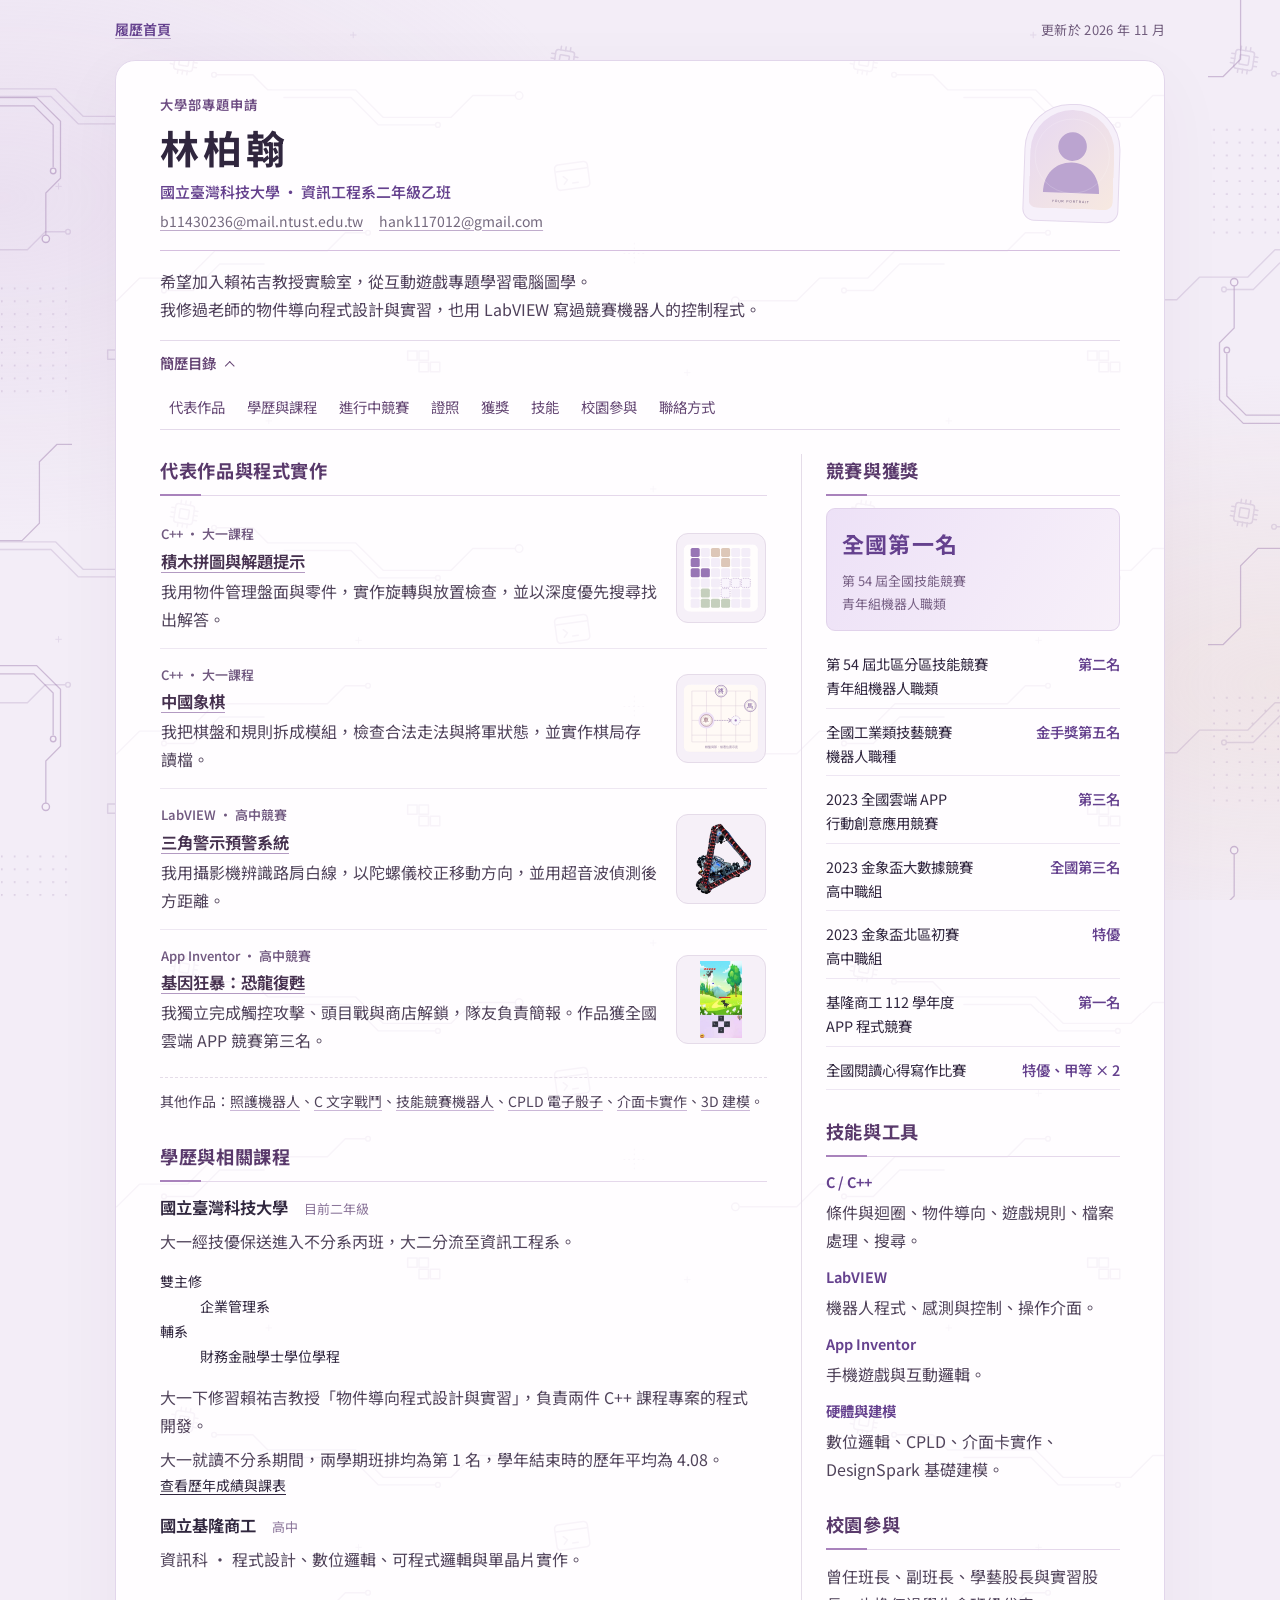
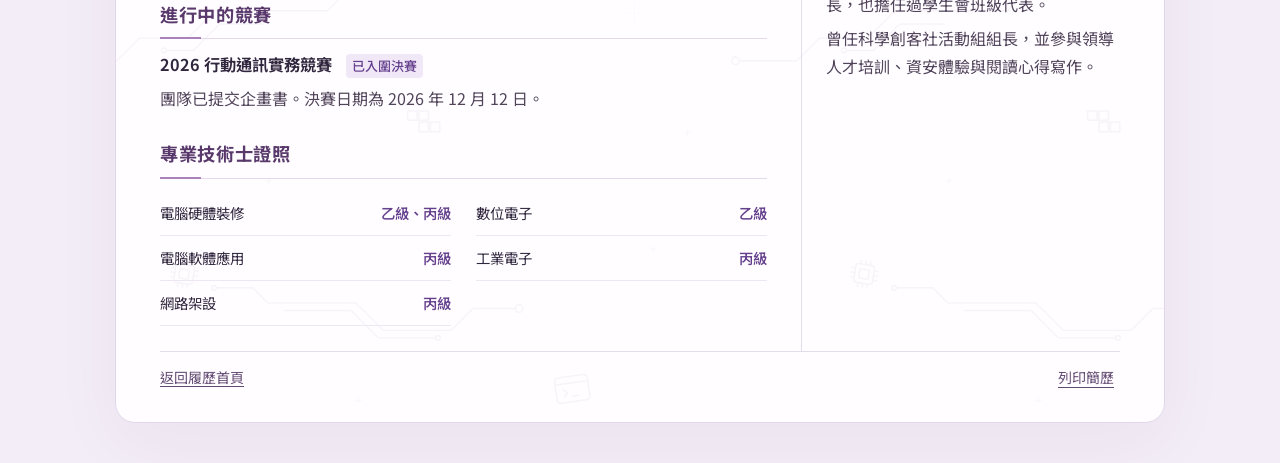
==== commit b9343da5: "Add files via upload" ====
--- a/resume.html
+++ b/resume.html
@@ -6,12 +6,16 @@
 <meta name="theme-color" content="#f3edf7"><link rel="icon" href="images/avatar.svg" type="image/svg+xml"><link rel="stylesheet" href="css/resume.css">
 <link rel="stylesheet" href="css/background.css">
 <link rel="stylesheet" href="css/profile-sections.css">
+<link rel="stylesheet" href="css/typography.css">
+<link rel="stylesheet" href="css/portrait.css">
+<link rel="stylesheet" href="css/take-themes.css">
+<script src="js/take-player.js" defer></script>
 </head>
 <body>
 <div class="gallery-backdrop" aria-hidden="true"><span class="field-pattern" aria-hidden="true"></span></div>
 <div class="resume-tools"><a href="index.html">履歷首頁</a><span>更新於 2026 年 11 月</span></div>
 <main class="resume-sheet"><span class="field-pattern" aria-hidden="true"></span>
-<header class="resume-header"><div><p class="eyebrow">大學部專題申請</p><h1>林柏翰</h1><p class="identity"><span>國立臺灣科技大學</span> <span class="degree">資訊工程系<span class="class-year">二年級乙班</span></span></p><div class="contacts" id="cv-contact" tabindex="-1"><span class="email-pair"><a href="mailto:b11430236@mail.ntust.edu.tw">b11430236@mail.ntust.edu.tw</a><a href="mailto:hank117012@gmail.com">hank117012@gmail.com</a></span><span id="phone-row" hidden>手機 <span id="phone-value"></span></span><span id="github-row" hidden><a id="github-link" rel="noopener noreferrer" target="_blank">GitHub ↗</a></span></div></div><div class="portrait"><img id="portrait" src="images/avatar.svg" alt="個人頭像預留位置" width="100" height="116"></div></header>
+<header class="resume-header"><div><p class="eyebrow">大學部專題申請</p><h1>林柏翰</h1><p class="identity"><span>國立臺灣科技大學</span> <span class="degree">資訊工程系<span class="class-year">二年級乙班</span></span></p><div class="contacts" id="cv-contact" tabindex="-1"><span class="email-pair"><a href="mailto:b11430236@mail.ntust.edu.tw">b11430236@mail.ntust.edu.tw</a><a href="mailto:hank117012@gmail.com">hank117012@gmail.com</a></span><span id="phone-row" hidden>手機 <span id="phone-value"></span></span><span id="github-row" hidden><a id="github-link" rel="noopener noreferrer" target="_blank">GitHub ↗</a></span></div></div><div class="portrait profile-orbit"><img id="portrait" src="images/avatar.svg" alt="個人頭像預留位置" width="100" height="116"></div></header>
 <p class="intro">希望加入賴祐吉教授實驗室，從互動遊戲專題學習電腦圖學。<br class="cv-desktop-break">我修過老師的物件導向程式設計與實習，也用 LabVIEW 寫過競賽機器人的控制程式。</p>
 <details class="cv-outline">
   <summary>簡歷目錄</summary>
@@ -48,8 +52,12 @@
 </article>
 <p class="more-work">其他作品：<a id="cv-care" href="index.html?from=resume#work-care">照護機器人</a>、<a id="cv-battle" href="index.html?from=resume#work-battle">C 文字戰鬥</a>、<a id="cv-robot" href="index.html?from=resume#work-robot">技能競賽機器人</a>、<a id="cv-dice" href="index.html?from=resume#work-dice">CPLD 電子骰子</a>、<a id="cv-electronics" href="index.html?from=resume#work-electronics">介面卡實作</a>、<a id="cv-modeling" href="index.html?from=resume#work-modeling">3D 建模</a>。</p>
 </section>
-<section id="education" tabindex="-1"><h2>學歷與相關課程</h2><article class="education"><h3>國立臺灣科技大學 <small>目前二年級</small></h3><p>技優保送入學，由大一不分系丙班分流至資工系乙班。</p><p>大一下修習賴祐吉教授「物件導向程式設計與實習」，負責兩件 C++ 課程專案的程式開發。</p></article><article class="education"><h3>國立基隆商工 <small>高中</small></h3><p>資訊科 · 程式設計、數位邏輯、可程式邏輯與單晶片實作。</p></article></section>
-<section id="current" tabindex="-1"><h2>進行中的競賽</h2><h3>2026 行動通訊實務競賽 <b class="status">入圍決賽</b></h3><p>團隊已提交企畫書。決賽日期為 <time datetime="2026-12-12">2026 年 12 月 12 日</time>。</p></section>
+<section id="education" tabindex="-1"><h2>學歷與相關課程</h2><article class="education"><h3>國立臺灣科技大學 <small>目前二年級</small></h3><p>大一經技優保送進入不分系丙班，大二分流至資訊工程系。</p>
+<dl class="degree-details">
+  <dt>雙主修</dt><dd>企業管理系</dd>
+  <dt>輔系</dt><dd>財務金融學士學位學程</dd>
+</dl><p>大一下修習賴祐吉教授「物件導向程式設計與實習」，負責兩件 C++ 課程專案的程式開發。</p><p>大一就讀不分系期間，兩學期班排均為第 1 名，學年結束時的歷年平均為 4.08。</p><a class="schedule-entry" href="index.html?from=resume#academics">查看歷年成績與課表</a></article><article class="education"><h3>國立基隆商工 <small>高中</small></h3><p>資訊科 · 程式設計、數位邏輯、可程式邏輯與單晶片實作。</p></article></section>
+<section id="current" tabindex="-1"><h2>進行中的競賽</h2><h3>2026 行動通訊實務競賽 <b class="status ongoing-status">已入圍決賽</b></h3><p>團隊已提交企畫書。決賽日期為 <time datetime="2026-12-12">2026 年 12 月 12 日</time>。</p></section>
 <section id="credentials" tabindex="-1"><h2>專業技術士證照</h2><ul class="cert-list"><li>電腦硬體裝修 <b>乙級、丙級</b></li><li>數位電子 <b>乙級</b></li><li>電腦軟體應用 <b>丙級</b></li><li>工業電子 <b>丙級</b></li><li>網路架設 <b>丙級</b></li></ul></section>
 </div><aside class="resume-aside">
 <section id="honors" tabindex="-1"><h2>競賽與獲獎</h2><div class="top-award"><strong>全國第一名</strong><p>第 54 屆全國技能競賽<br>青年組機器人職類</p></div><ul class="award-list">
@@ -63,7 +71,7 @@
 </ul></section>
 <section id="tools" tabindex="-1"><h2>技能與工具</h2><dl class="skill-list"><dt>C / C++</dt><dd>條件與迴圈、物件導向、遊戲規則、檔案處理、搜尋。</dd><dt>LabVIEW</dt><dd>機器人程式、感測與控制、操作介面。</dd><dt>App Inventor</dt><dd>手機遊戲與互動邏輯。</dd><dt>硬體與建模</dt><dd>數位邏輯、CPLD、介面卡實作、DesignSpark 基礎建模。</dd></dl></section>
 
-<section id="campus" tabindex="-1"><h2>校園參與</h2><p>曾任班長、副班長、實習股長、學生會班級代表及科學創客社活動組組長。</p><p>領導人才培訓、資安體驗與閱讀心得寫作。</p></section>
+<section id="campus" tabindex="-1"><h2>校園參與</h2><p>曾任班長、副班長、學藝股長與實習股長，也擔任過學生會班級代表。</p><p>曾任科學創客社活動組組長，並參與領導人才培訓、資安體驗與閱讀心得寫作。</p></section>
 </aside></div>
 <footer class="cv-footer"><a href="index.html">返回履歷首頁</a><button type="button" id="print-resume">列印簡歷</button></footer>
 </main>
